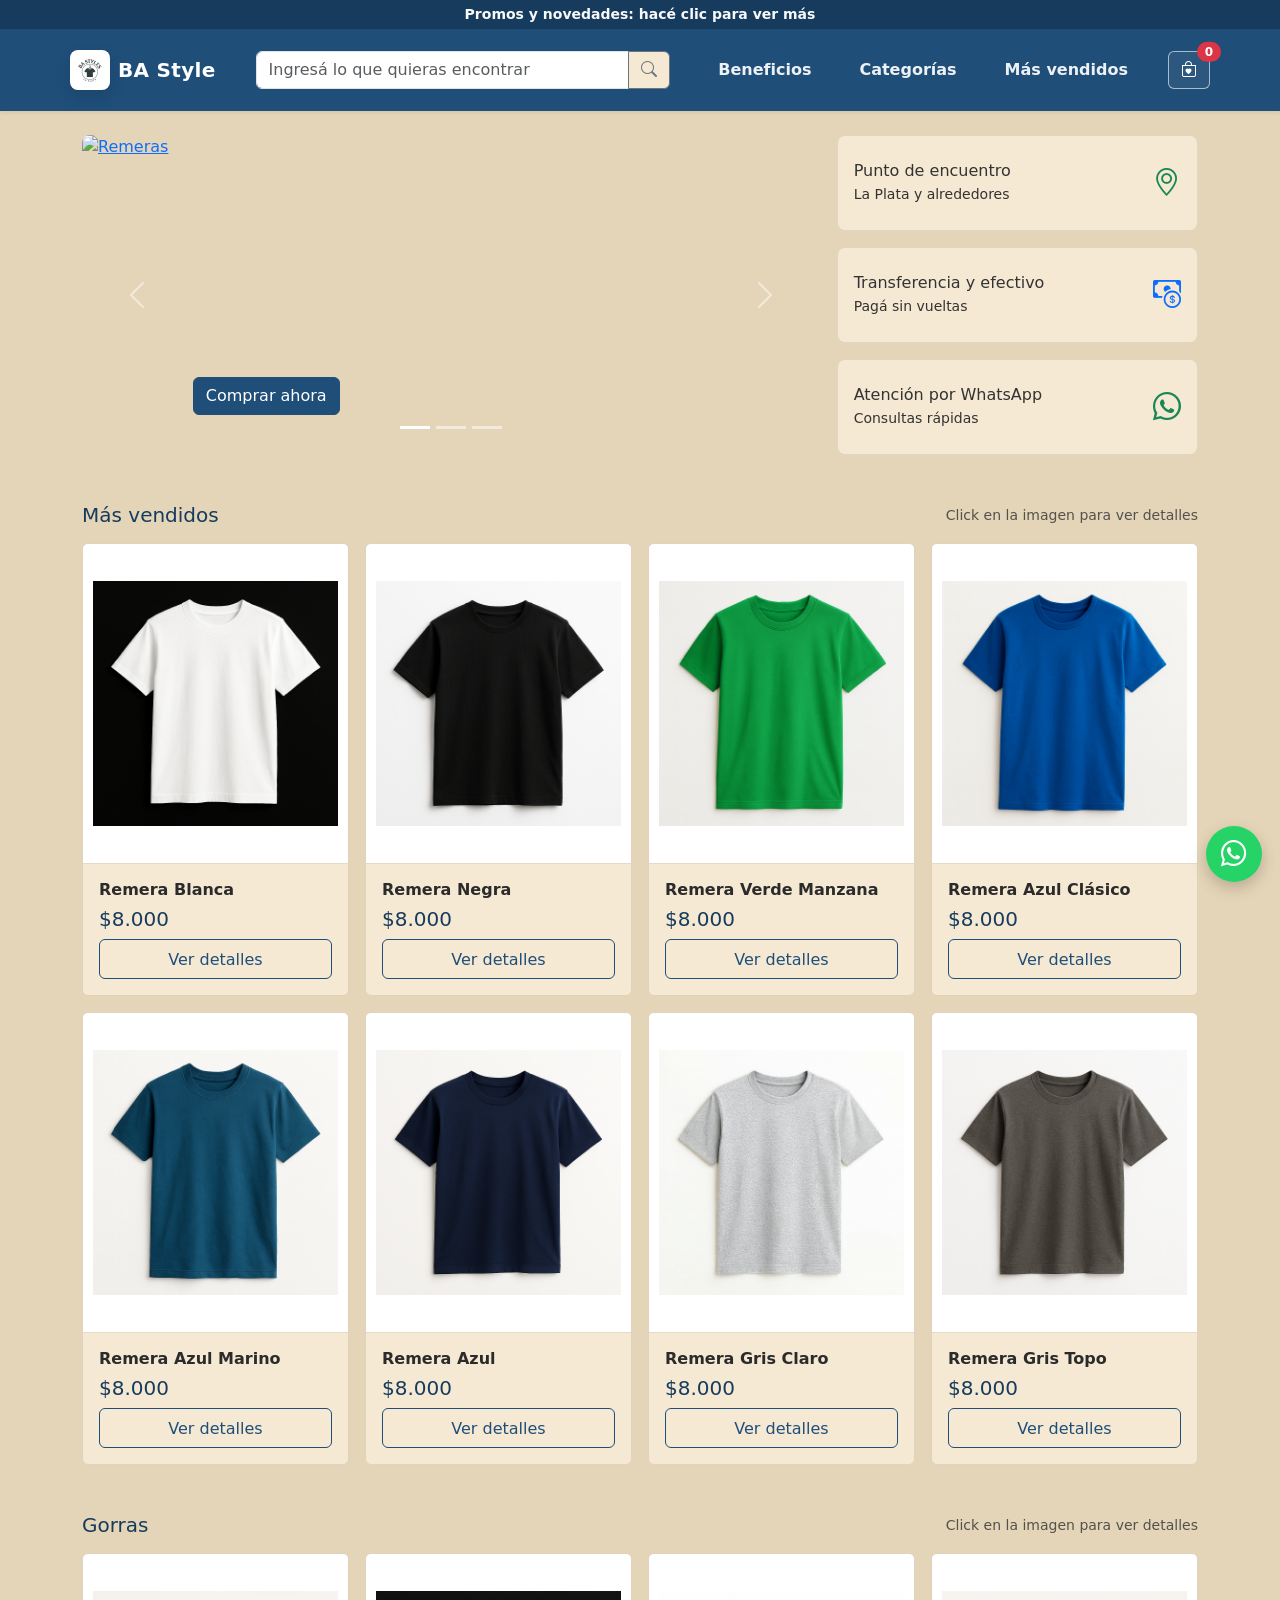
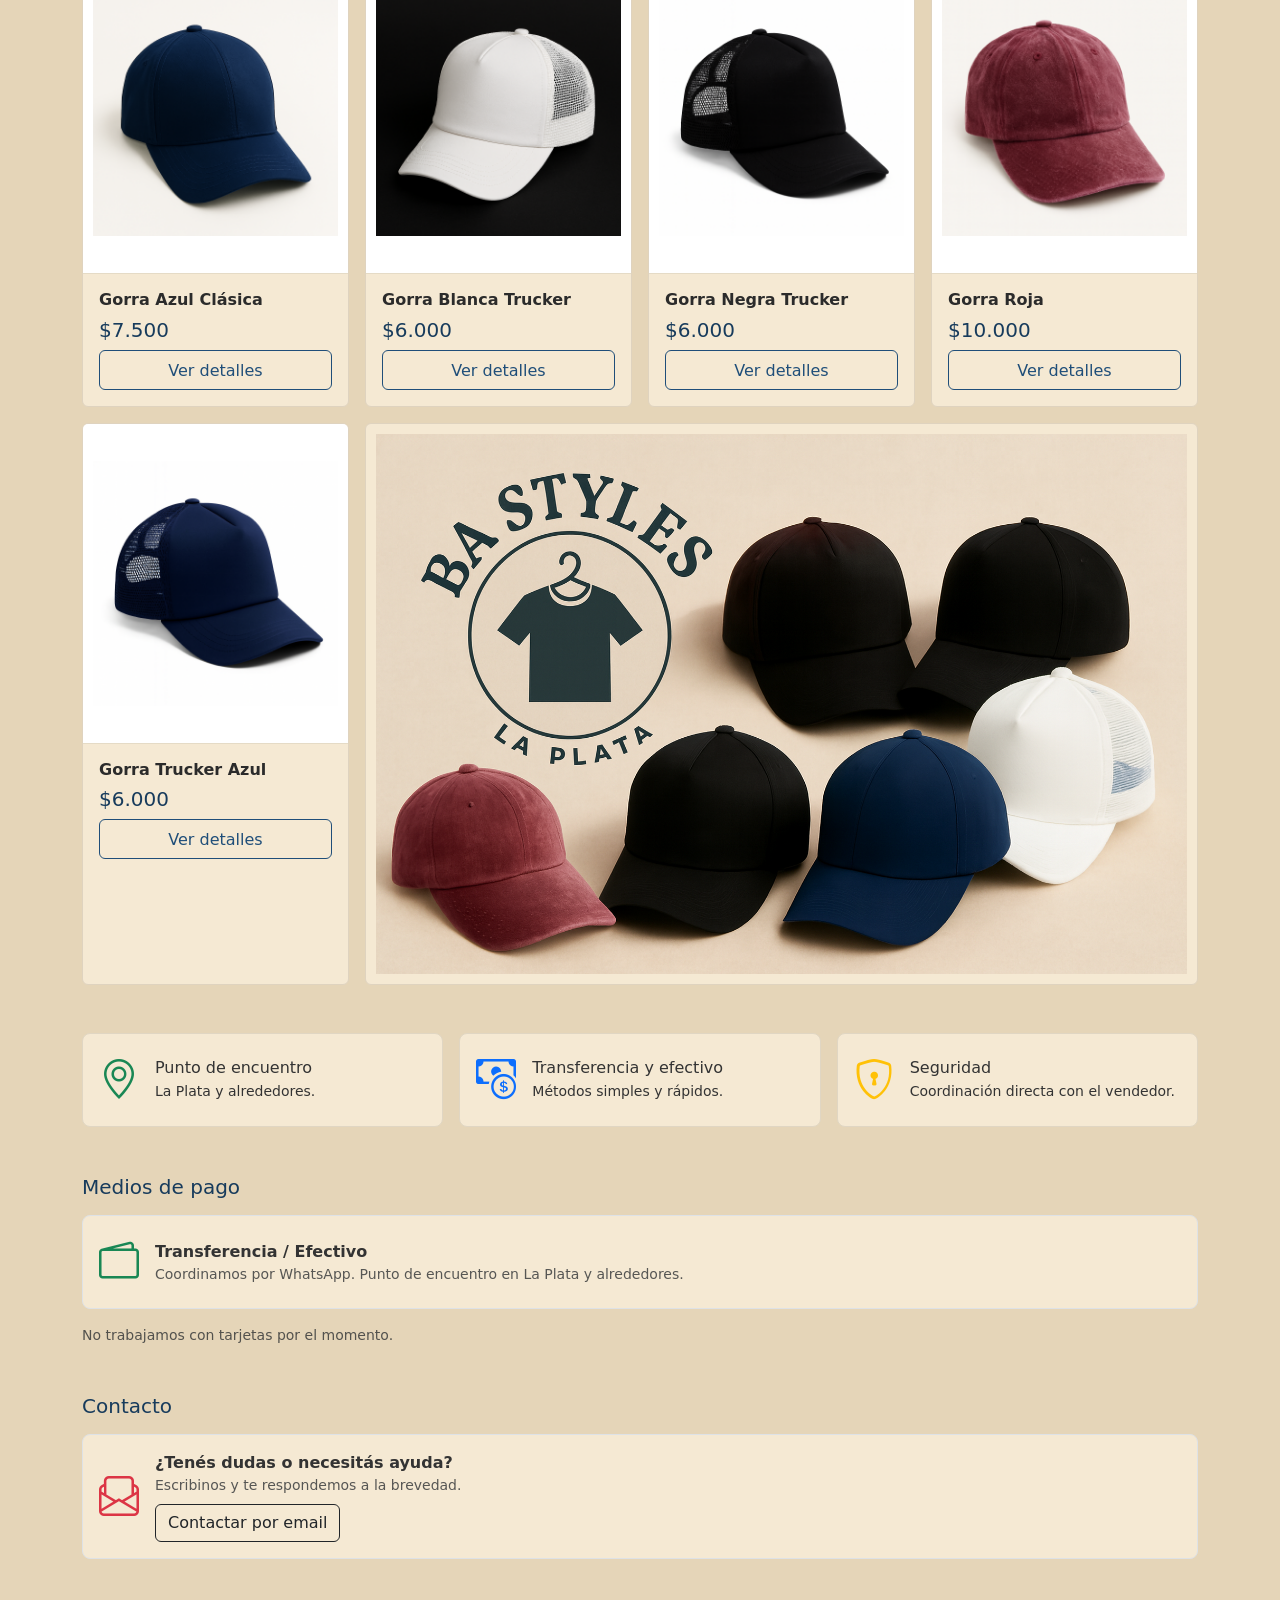
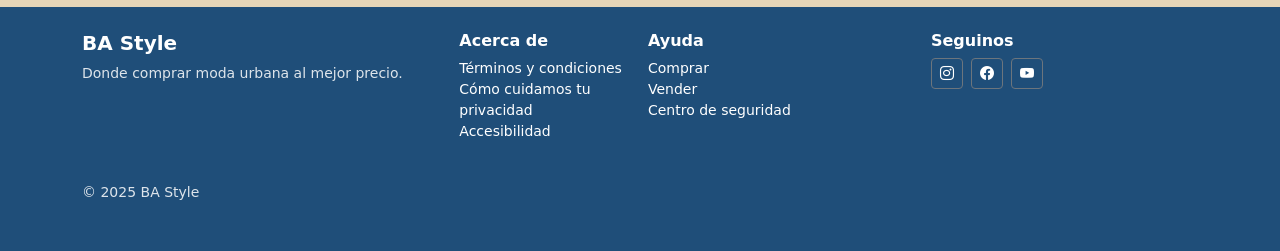
==== index.html @ 4d0682a5 "rastro" ====
<!doctype html>
<html lang="es">
  <head>
    <meta charset="utf-8">
    <meta name="viewport" content="width=device-width, initial-scale=1">
    <title>BA Style - Moda Urbana Argentina | Remeras, Shorts y Pantalones</title>
    <meta name="description" content="BA Style - Tienda de moda urbana en La Plata. Remeras, shorts y pantalones de calidad al mejor precio. Envíos a todo el país. Transferencia y efectivo. Punto de encuentro La Plata y alrededores.">
    <meta name="keywords" content="remeras, shorts, pantalones, moda urbana, La Plata, Argentina, ropa, BA Style, tienda online, moda argentina, ropa urbana">
    <meta name="author" content="BA Style">
    <meta name="robots" content="index, follow">
    <meta name="google-site-verification" content="1XQazBOZbhCC3OC2vjjarOwtsat81" />
    <link rel="canonical" href="https://stylesba.netlify.app/">
    
    <!-- Open Graph / Facebook -->
    <meta property="og:type" content="website">
    <meta property="og:url" content="https://stylesba.netlify.app/">
    <meta property="og:title" content="BA Style - Moda Urbana Argentina | Remeras, Shorts y Pantalones">
    <meta property="og:description" content="Tienda de moda urbana en La Plata. Remeras, shorts y pantalones de calidad al mejor precio. Envíos a todo el país. ¡Conocé nuestras promos!">
    <meta property="og:image" content="https://stylesba.netlify.app/assets/imagenes/BAStyle.png">
    <meta property="og:image:secure_url" content="https://stylesba.netlify.app/assets/imagenes/BAStyle.png">
    <meta property="og:image:type" content="image/png">
    <meta property="og:image:width" content="512">
    <meta property="og:image:height" content="512">
    <meta property="og:image:alt" content="BA Style - Logo de la marca">
    <meta property="og:locale" content="es_AR">
    <meta property="og:site_name" content="BA Style">

    <!-- Twitter -->
    <meta property="twitter:card" content="summary_large_image">
    <meta property="twitter:url" content="https://stylesba.netlify.app/">
    <meta property="twitter:title" content="BA Style - Moda Urbana Argentina | Remeras, Shorts y Pantalones">
    <meta property="twitter:description" content="Tienda de moda urbana en La Plata. Remeras, shorts y pantalones de calidad al mejor precio. Envíos a todo el país.">
    <meta property="twitter:image" content="https://stylesba.netlify.app/assets/imagenes/BAStyle.png">
    <meta property="twitter:image:alt" content="BA Style - Logo de la marca">
    
    <!-- Favicon -->
    <link rel="icon" type="image/png" href="assets/imagenes/BAStyle.png">
    <link rel="shortcut icon" type="image/png" href="assets/imagenes/BAStyle.png">
    <link rel="apple-touch-icon" href="assets/imagenes/BAStyle.png">
    
    <!-- Imagen destacada para buscadores -->
    <link rel="image_src" href="https://stylesba.netlify.app/assets/imagenes/BAStyle.png">
    
    <!-- Schema.org markup para Rich Snippets -->
    <script type="application/ld+json">
    [
      {
        "@context": "https://schema.org",
        "@type": "Organization",
        "name": "BA Style",
        "url": "https://stylesba.netlify.app/",
        "logo": {
          "@type": "ImageObject",
          "url": "https://stylesba.netlify.app/assets/imagenes/BAStyle.png",
          "width": "512",
          "height": "512",
          "contentUrl": "https://stylesba.netlify.app/assets/imagenes/BAStyle.png"
        },
        "image": "https://stylesba.netlify.app/assets/imagenes/BAStyle.png",
        "sameAs": [
          "https://instagram.com/bastyle",
          "https://facebook.com/bastyle"
        ]
      },
      {
        "@context": "https://schema.org",
        "@type": "WebSite",
        "name": "BA Style",
        "url": "https://stylesba.netlify.app/",
        "image": "https://stylesba.netlify.app/assets/imagenes/BAStyle.png",
        "logo": {
          "@type": "ImageObject",
          "url": "https://stylesba.netlify.app/assets/imagenes/BAStyle.png"
        },
        "potentialAction": {
          "@type": "SearchAction",
          "target": "https://stylesba.netlify.app/?search={search_term_string}",
          "query-input": "required name=search_term_string"
        }
      },
      {
        "@context": "https://schema.org",
        "@type": "ClothingStore",
        "name": "BA Style",
        "image": "https://stylesba.netlify.app/assets/imagenes/BAStyle.png",
        "logo": "https://stylesba.netlify.app/assets/imagenes/BAStyle.png",
        "description": "Tienda de moda urbana en La Plata. Remeras, shorts y pantalones de calidad al mejor precio.",
        "url": "https://stylesba.netlify.app/",
        "telephone": "+5491112345678",
        "address": {
          "@type": "PostalAddress",
          "addressLocality": "La Plata",
          "addressRegion": "Buenos Aires",
          "addressCountry": "AR"
        },
        "geo": {
          "@type": "GeoCoordinates",
          "latitude": "-34.9214",
          "longitude": "-57.9544"
        },
        "priceRange": "$$",
        "openingHoursSpecification": {
          "@type": "OpeningHoursSpecification",
          "dayOfWeek": [
            "Monday",
            "Tuesday",
            "Wednesday",
            "Thursday",
            "Friday",
            "Saturday"
          ],
          "opens": "10:00",
          "closes": "20:00"
        }
      },
      {
        "@context": "https://schema.org",
        "@type": "WebPage",
        "name": "BA Style - Moda Urbana Argentina",
        "description": "Tienda de moda urbana en La Plata. Remeras, shorts y pantalones de calidad al mejor precio.",
        "url": "https://stylesba.netlify.app/",
        "image": "https://stylesba.netlify.app/assets/imagenes/BAStyle.png",
        "primaryImageOfPage": {
          "@type": "ImageObject",
          "url": "https://stylesba.netlify.app/assets/imagenes/BAStyle.png",
          "width": "512",
          "height": "512",
          "contentUrl": "https://stylesba.netlify.app/assets/imagenes/BAStyle.png",
          "encodingFormat": "image/png"
        },
        "breadcrumb": {
          "@type": "BreadcrumbList",
          "itemListElement": [{
            "@type": "ListItem",
            "position": 1,
            "name": "Inicio",
            "item": "https://stylesba.netlify.app/"
          }]
        }
      }
    ]
    </script>
    <!-- Bootstrap CSS (provided by user) -->
    <link href="https://cdn.jsdelivr.net/npm/bootstrap@5.3.8/dist/css/bootstrap.min.css" rel="stylesheet" integrity="sha384-sRIl4kxILFvY47J16cr9ZwB07vP4J8+LH7qKQnuqkuIAvNWLzeN8tE5YBujZqJLB" crossorigin="anonymous">
    <!-- App CSS -->
    <link href="assets/css/styles.css" rel="stylesheet">
  </head>
  <body class="bg-light">
    <script>window.HOME_TOP4 = true;</script>

    <!-- Top promo bar (rotator) -->
    <a id="promoBar" href="promos.html" class="d-block text-decoration-none">
      <div class="text-light py-1 small text-center fw-semibold" style="background:#173b5c"><span id="promoText">Promos y novedades: hacé clic para ver más</span></div>
    </a>

    <!-- Header / Navbar -->
    <header class="shadow-sm bg-ml-yellow">
      <nav class="navbar navbar-expand-lg navbar-dark container-lg py-3">
        <a class="navbar-brand d-flex align-items-center gap-2 fw-bold" href="#">
          <img class="logo-badge" src="assets/imagenes/BAStyle.png" width="40" height="40" alt="BA Style">
          <span>BA Style</span>
        </a>
        <button class="navbar-toggler" type="button" data-bs-toggle="collapse" data-bs-target="#navbarSupportedContent" aria-controls="navbarSupportedContent" aria-expanded="false" aria-label="Toggle navigation">
          <span class="navbar-toggler-icon"></span>
        </button>
        <!-- Cart button always visible on mobile -->
        <div class="ms-auto d-lg-none">
          <button class="btn btn-outline-light position-relative" data-bs-toggle="offcanvas" data-bs-target="#offcanvasCart" aria-controls="offcanvasCart">
            <i class="bi bi-bag-heart"></i>
            <span id="cartBadge" class="position-absolute top-0 start-100 translate-middle badge rounded-pill bg-danger">0</span>
          </button>
        </div>
        <div class="collapse navbar-collapse" id="navbarSupportedContent">
          <!-- Search -->
          <form class="d-flex flex-grow-1 mx-lg-4 my-2 my-lg-0" role="search" onsubmit="return false">
            <div class="input-group">
              <input id="searchInput" class="form-control" type="search" placeholder="Ingresá lo que quieras encontrar" aria-label="Buscar">
              <button class="btn btn-outline-secondary bg-white" id="searchBtn" type="button">
                <i class="bi bi-search"></i>
              </button>
            </div>
          </form>

          <ul class="navbar-nav mb-2 mb-lg-0 align-items-lg-center">
            <li class="nav-item mx-lg-3"><a class="nav-link" href="beneficios.html">Beneficios</a></li>
            <li class="nav-item mx-lg-3"><a class="nav-link" href="categorias.html">Categorías</a></li>
            <li class="nav-item mx-lg-3"><a class="nav-link" href="mas-vendidos.html">Más vendidos</a></li>
            <li class="nav-item position-relative ms-lg-3 d-none d-lg-block">
              <button class="btn btn-outline-dark position-relative" data-bs-toggle="offcanvas" data-bs-target="#offcanvasCart" aria-controls="offcanvasCart">
                <i class="bi bi-bag-heart"></i>
                <span class="position-absolute top-0 start-100 translate-middle badge rounded-pill bg-danger cart-badge">0</span>
              </button>
            </li>
          </ul>
        </div>
      </nav>
    </header>

    <!-- Hero / Banner -->
    <section class="container-lg mt-4">
      <div class="row g-3">
        <div class="col-12 col-lg-8">
          <div id="heroCarousel" class="carousel slide hero-carousel rounded-3 overflow-hidden" data-bs-ride="carousel" data-bs-interval="3500">
            <div class="carousel-indicators">
              <button type="button" data-bs-target="#heroCarousel" data-bs-slide-to="0" class="active" aria-current="true" aria-label="Slide 1"></button>
              <button type="button" data-bs-target="#heroCarousel" data-bs-slide-to="1" aria-label="Slide 2"></button>
              <button type="button" data-bs-target="#heroCarousel" data-bs-slide-to="2" aria-label="Slide 3"></button>
            </div>
            <div class="carousel-inner">
              <div class="carousel-item active">
                <a href="catalog.html?cat=remeras"><img src="https://images.unsplash.com/photo-1512436991641-6745cdb1723f?auto=format&fit=crop&w=1600&q=60" class="d-block w-100 object-fit-cover" alt="Remeras"></a>
                <div class="carousel-caption d-none d-md-block text-start"><a class="btn btn-primary" href="catalog.html?cat=remeras">Comprar ahora</a></div>
              </div>
              <div class="carousel-item">
                <a href="catalog.html?cat=shorts"><img src="https://images.unsplash.com/photo-1523381294911-8d3cead13475?auto=format&fit=crop&w=1600&q=60" class="d-block w-100 object-fit-cover" alt="Shorts"></a>
                <div class="carousel-caption d-none d-md-block text-start"><a class="btn btn-primary" href="catalog.html?cat=shorts">Comprar ahora</a></div>
              </div>
              <div class="carousel-item">
                <a href="catalog.html?cat=pantalones"><img src="https://images.unsplash.com/photo-1516826957135-700dedea698c?auto=format&fit=crop&w=1600&q=60" class="d-block w-100 object-fit-cover" alt="Pantalones"></a>
                <div class="carousel-caption d-none d-md-block text-start"><a class="btn btn-primary" href="catalog.html?cat=pantalones">Comprar ahora</a></div>
              </div>
            </div>
            <button class="carousel-control-prev" type="button" data-bs-target="#heroCarousel" data-bs-slide="prev">
              <span class="carousel-control-prev-icon" aria-hidden="true"></span>
              <span class="visually-hidden">Anterior</span>
            </button>
            <button class="carousel-control-next" type="button" data-bs-target="#heroCarousel" data-bs-slide="next">
              <span class="carousel-control-next-icon" aria-hidden="true"></span>
              <span class="visually-hidden">Siguiente</span>
            </button>
          </div>
        </div>
        <div class="col-12 col-lg-4 d-grid gap-3">
          <div class="promo-card rounded-3 p-3 d-flex align-items-center justify-content-between bg-white">
            <div>
              <h3 class="h6 mb-1">Punto de encuentro</h3>
              <p class="small mb-0">La Plata y alrededores</p>
            </div>
            <i class="bi bi-geo-alt fs-3 text-success"></i>
          </div>
          <div class="promo-card rounded-3 p-3 d-flex align-items-center justify-content-between bg-white">
            <div>
              <h3 class="h6 mb-1">Transferencia y efectivo</h3>
              <p class="small mb-0">Pagá sin vueltas</p>
            </div>
            <i class="bi bi-cash-coin fs-3 text-primary"></i>
          </div>
          <div class="promo-card rounded-3 p-3 d-flex align-items-center justify-content-between bg-white">
            <div>
              <h3 class="h6 mb-1">Atención por WhatsApp</h3>
              <p class="small mb-0">Consultas rápidas</p>
            </div>
            <i class="bi bi-whatsapp fs-3 text-success"></i>
          </div>
        </div>
      </div>
    </section>

    <!-- Más vendidos / Productos -->
    <section id="mas-vendidos" class="container-lg mt-5">
      <div class="d-flex align-items-center justify-content-between mb-3">
        <h2 class="h5 mb-0">Más vendidos</h2>
        <div class="small text-muted">Click en la imagen para ver detalles</div>
      </div>
      <div id="productsGrid" class="row g-3 row-cols-2 row-cols-md-3 row-cols-lg-4">
        <!-- Cards generadas por JS -->
      </div>
      <div id="verMasRemeras" class="text-center mt-3 d-md-none" style="display: none;">
        <button class="btn btn-outline-primary" id="btnVerMasRemeras">Ver más remeras</button>
      </div>
    </section>

    <!-- Gorras -->
    <section id="gorras" class="container-lg mt-5">
      <div class="d-flex align-items-center justify-content-between mb-3">
        <h2 class="h5 mb-0">Gorras</h2>
        <div class="small text-muted">Click en la imagen para ver detalles</div>
      </div>
      <div id="gorrasGrid" class="row g-3 row-cols-2 row-cols-md-3 row-cols-lg-4">
        <!-- Cards generadas por JS -->
      </div>
    </section>

    <!-- Beneficios -->
    <section id="benefits" class="container-lg my-5">
      <div class="row g-3">
        <div class="col-12 col-md-4">
          <div class="benefit-box p-3 rounded-3 bg-white d-flex align-items-center gap-3">
            <i class="bi bi-geo-alt fs-1 text-success"></i>
            <div>
              <h3 class="h6 mb-1">Punto de encuentro</h3>
              <p class="small mb-0">La Plata y alrededores.</p>
            </div>
          </div>
        </div>
        <div class="col-12 col-md-4">
          <div class="benefit-box p-3 rounded-3 bg-white d-flex align-items-center gap-3">
            <i class="bi bi-cash-coin fs-1 text-primary"></i>
            <div>
              <h3 class="h6 mb-1">Transferencia y efectivo</h3>
              <p class="small mb-0">Métodos simples y rápidos.</p>
            </div>
          </div>
        </div>
        <div class="col-12 col-md-4">
          <div class="benefit-box p-3 rounded-3 bg-white d-flex align-items-center gap-3">
            <i class="bi bi-shield-lock fs-1 text-warning"></i>
            <div>
              <h3 class="h6 mb-1">Seguridad</h3>
              <p class="small mb-0">Coordinación directa con el vendedor.</p>
            </div>
          </div>
        </div>
      </div>
    </section>

    

    <!-- Medios de pago -->
    <section id="pagos" class="container-lg my-5">
      <div class="d-flex align-items-center justify-content-between mb-3">
        <h2 class="h5 mb-0">Medios de pago</h2>
      </div>
      <div class="row g-3">
        <div class="col-12">
          <div class="p-3 rounded-3 bg-white border h-100 d-flex align-items-center gap-3">
            <i class="bi bi-wallet2 fs-1 text-success"></i>
            <div>
              <div class="fw-semibold">Transferencia / Efectivo</div>
              <div class="small text-muted">Coordinamos por WhatsApp. Punto de encuentro en La Plata y alrededores.</div>
            </div>
          </div>
        </div>
      </div>
      <div class="mt-3 small text-muted">No trabajamos con tarjetas por el momento.</div>
    </section>

    <!-- Contacto -->
    <section id="contacto" class="container-lg my-5">
      <div class="d-flex align-items-center justify-content-between mb-3">
        <h2 class="h5 mb-0">Contacto</h2>
      </div>
      <div class="p-3 rounded-3 bg-white border d-flex flex-column flex-md-row align-items-start align-items-md-center gap-3">
        <i class="bi bi-envelope-paper fs-1 text-danger"></i>
        <div>
          <div class="fw-semibold">¿Tenés dudas o necesitás ayuda?</div>
          <div class="small text-muted">Escribinos y te respondemos a la brevedad.</div>
          <a class="btn btn-outline-dark mt-2" href="mailto:ventasUrban@proton.me?subject=Consulta%20BA%20Style">Contactar por email</a>
        </div>
      </div>
    </section>

    <!-- Footer -->
    <footer class="site-footer mt-5 pt-4 pb-5">
      <div class="container-lg">
        <div class="row g-3">
          <div class="col-12 col-md-4">
            <h5 class="mb-2">BA Style</h5>
            <p class="small text-muted">Donde comprar moda urbana al mejor precio.</p>
          </div>
          <div class="col-6 col-md-2">
            <h6 class="mb-2">Acerca de</h6>
            <ul class="list-unstyled small">
              <li><a href="#" class="text-decoration-none">Términos y condiciones</a></li>
              <li><a href="#" class="text-decoration-none">Cómo cuidamos tu privacidad</a></li>
              <li><a href="#" class="text-decoration-none">Accesibilidad</a></li>
            </ul>
          </div>
          <div class="col-6 col-md-3">
            <h6 class="mb-2">Ayuda</h6>
            <ul class="list-unstyled small">
              <li><a href="#" class="text-decoration-none">Comprar</a></li>
              <li><a href="#" class="text-decoration-none">Vender</a></li>
              <li><a href="#" class="text-decoration-none">Centro de seguridad</a></li>
            </ul>
          </div>
          <div class="col-12 col-md-3">
            <h6 class="mb-2">Seguinos</h6>
            <div class="d-flex gap-2">
              <a class="btn btn-outline-secondary btn-sm" href="#"><i class="bi bi-instagram"></i></a>
              <a class="btn btn-outline-secondary btn-sm" href="#"><i class="bi bi-facebook"></i></a>
              <a class="btn btn-outline-secondary btn-sm" href="#"><i class="bi bi-youtube"></i></a>
            </div>
          </div>
        </div>
        <div class="small text-muted mt-4">© 2025 BA Style</div>
      </div>
    </footer>

    <!-- WhatsApp Floating Button -->
    <a id="whatsappBtn" href="https://wa.me/5491112345678?text=Hola%20BA%20Style%2C%20quiero%20hacer%20una%20consulta" target="_blank" rel="noopener" class="whatsapp-fab" aria-label="WhatsApp">
      <i class="bi bi-whatsapp"></i>
    </a>

    <!-- Product Detail Modal -->
    <div class="modal fade" id="productModal" tabindex="-1" aria-hidden="true">
      <div class="modal-dialog modal-xl modal-dialog-centered">
        <div class="modal-content">
          <div class="modal-header">
            <h5 class="modal-title" id="productModalLabel">Detalle del producto</h5>
            <button type="button" class="btn-close" data-bs-dismiss="modal" aria-label="Close"></button>
          </div>
          <div class="modal-body">
            <div class="row g-4 align-items-start">
              <div class="col-12 col-lg-6">
                <img id="modalImage" src="" class="w-100 rounded-3 object-fit-cover" alt="Producto">
              </div>
              <div class="col-12 col-lg-6">
                <h2 id="modalTitle" class="h4"></h2>
                <div class="d-flex align-items-center gap-2 mb-2">
                  <span class="badge bg-dark">Punto de encuentro</span>
                  <span class="small text-muted">La Plata y alrededores</span>
                </div>
                <p id="modalDescription" class="text-muted"></p>
                <div class="mb-3">
                  <label for="modalSize" class="form-label">Talla</label>
                  <div id="modalSizes" class="d-flex gap-2 flex-wrap"></div>
                </div>
                <div class="mb-3 d-flex align-items-center gap-3">
                  <div>
                    <div class="small text-muted">Precio</div>
                    <div class="h4 mb-0">$<span id="modalPrice">0</span></div>
                    <div id="modalDiscount" class="small text-success mt-1" style="display:none;"></div>
                  </div>
                  <div class="ms-auto d-flex align-items-center gap-2">
                    <button class="btn btn-outline-secondary" id="qtyMinus" type="button" aria-label="Restar">-</button>
                    <input id="qtyInput" class="form-control text-center" style="width:80px" type="number" min="1" value="1">
                    <button class="btn btn-outline-secondary" id="qtyPlus" type="button" aria-label="Sumar">+</button>
                  </div>
                </div>
                <div class="d-grid d-sm-flex gap-2">
                  <button id="addToCartBtn" class="btn btn-primary flex-grow-1"><i class="bi bi-cart-plus"></i> Agregar al carrito</button>
                  <button class="btn btn-outline-secondary" data-bs-dismiss="modal">Seguir viendo</button>
                </div>
              </div>
            </div>
          </div>
        </div>
      </div>
    </div>

    <!-- Offcanvas Cart -->
    <div class="offcanvas offcanvas-end" tabindex="-1" id="offcanvasCart" aria-labelledby="offcanvasCartLabel">
      <div class="offcanvas-header">
        <h5 id="offcanvasCartLabel" class="mb-0">Tu carrito</h5>
        <button type="button" class="btn-close" data-bs-dismiss="offcanvas" aria-label="Close"></button>
      </div>
      <div class="offcanvas-body d-flex flex-column">
        <div id="cartItems" class="vstack gap-2 mb-3">
          <!-- Items -->
        </div>
        <div class="mt-auto border-top pt-3">
          <div class="d-flex justify-content-between align-items-center mb-2">
            <span class="fw-semibold">Total</span>
            <span class="fw-bold">$<span id="cartTotal">0</span></span>
          </div>
          <button class="btn btn-success w-100" id="checkoutBtn">Finalizar compra</button>
        </div>
      </div>
    </div>

    <!-- Bootstrap Icons -->
    <link rel="stylesheet" href="https://cdn.jsdelivr.net/npm/bootstrap-icons@1.11.3/font/bootstrap-icons.css">
    <!-- Bootstrap JS Bundle (sin integrity para evitar bloqueos por SRI incorrecto) -->
    <script src="https://cdn.jsdelivr.net/npm/bootstrap@5.3.8/dist/js/bootstrap.bundle.min.js"></script>
    <!-- SweetAlert2 -->
    <script src="https://cdn.jsdelivr.net/npm/sweetalert2@11"></script>
    <!-- App JS -->
    <script src="assets/js/app.js"></script>
    <script>
      // Promo rotator & scroll to top
      const promos = [
        '1 unidad: 0% · 2 unidades: 6,25% OFF · 3 unidades: 12,5% OFF',
        'Punto de encuentro: La Plata y alrededores',
        'Transferencia/Efectivo · Consultas por WhatsApp'
      ];
      let pi = 0;
      setInterval(()=>{
        pi = (pi+1)%promos.length;
        document.getElementById('promoText').textContent = promos[pi];
      }, 3500);

      // Scroll-to-top button
      const topBtn = document.createElement('button');
      topBtn.className = 'btn btn-primary position-fixed';
      topBtn.style.right = '18px';
      topBtn.style.bottom = '86px';
      topBtn.style.zIndex = '1040';
      topBtn.innerHTML = '<i class="bi bi-arrow-up"></i>';
      topBtn.title = 'Subir';
      topBtn.onclick = ()=>window.scrollTo({top:0,behavior:'smooth'});
      document.body.appendChild(topBtn);
      window.addEventListener('scroll', ()=>{ topBtn.style.display = window.scrollY>400 ? 'block':'none'; });
    </script>
    
  </body>
  </html>
---- assets/css/styles.css ----
/* BA Style customizations */

:root {
  --brand-blue: #1f4e79; /* azul elegante */
  --brand-blue-dark: #173b5c;
  --ml-gray: #ededed;
  --cardboard: #e5d5b8; /* cartón claro más cálido */
  --paper: #f5e9d3; /* papel reciclado */
  --ink: #2b2b2b;
}

.bg-ml-yellow { background-color: var(--brand-blue); }

body { color: #333; background: var(--cardboard); }
body.bg-light { background: var(--cardboard) !important; }
body { overflow-x: hidden; }

.hero-banner { height: 260px; background: #000; }
.hero-carousel { height: 260px; }
.hero-carousel .carousel-item { height: 260px; }
.hero-carousel img { height: 100%; }
.object-fit-cover { object-fit: cover; }
.bg-gradient-dark { background: linear-gradient(180deg, rgba(0,0,0,0) 20%, rgba(0,0,0,.6) 100%); }

.promo-card { border: 1px solid #e0d6c3; background: var(--paper) !important; }
.benefit-box { border: 1px solid #e0d6c3; background: var(--paper) !important; }
.bg-white { background: var(--paper) !important; }

/* Category tiles */
.cat-tile { position: relative; display: block; border-radius: .75rem; overflow: hidden; border: 1px solid var(--ml-gray); background: var(--paper); min-height: 200px; }
.cat-tile img { width: 100%; height: 200px; object-fit: contain; display: block; padding: 15px; background: #fff; }
.cat-tile span { position: absolute; left: .75rem; bottom: .75rem; background: rgba(0,0,0,.75); color: #fff; padding: .4rem .75rem; border-radius: .5rem; font-size: .95rem; font-weight: 600; }
.cat-tile:hover { transform: translateY(-2px); box-shadow: 0 4px 12px rgba(0,0,0,.15); transition: transform .2s ease, box-shadow .2s ease; }

/* Cards */
.product-card { border: 1px solid #dfd3bf; background: var(--paper); transition: transform .15s ease, box-shadow .2s ease; }
.product-card:hover { box-shadow: 0 8px 20px rgba(23,59,92,.12); transform: translateY(-2px); }
.product-thumb { height: 280px; object-fit: contain; cursor: pointer; border-bottom: 1px solid #e5dbc6; background-color: #fff; padding: 10px; }
.product-card .card-body { padding: 1rem; min-height: 120px; display: flex; flex-direction: column; }
.product-card .card-body .mt-auto { margin-top: auto; padding-top: 0.5rem; }
.card-title { color: var(--ink); font-weight: 700; }
.h5, .card .h5 { color: var(--brand-blue-dark); }

/* Buttons brand */
.btn-primary { background-color: var(--brand-blue); border-color: var(--brand-blue); }
.btn-primary:hover { background-color: var(--brand-blue-dark); border-color: var(--brand-blue-dark); }
.btn-outline-primary { color: var(--brand-blue); border-color: var(--brand-blue); }
.btn-outline-primary:hover { background-color: var(--brand-blue); color: #fff; }

/* Offcanvas cart */
.cart-thumb { width: 64px; height: 64px; object-fit: cover; border-radius: .5rem; }
.offcanvas, .offcanvas .offcanvas-body { background: var(--paper); }
.offcanvas-header { background: #e8dcc6; border-bottom: 1px solid #e0d6c3; }
.modal-content { background: var(--paper); }
.cart-summary { background: #efe4cf; border: 1px dashed #d7c7a8; color: #5c4a2e; border-radius: .5rem; padding: .5rem .75rem; }
.discount-pill { display:inline-block; background:#d8c7a6; color:#3d2f1a; padding:.1rem .5rem; border-radius:999px; font-weight:700; }

/* Footer */
.site-footer { background: #1f4e79; color: #fff; }
.site-footer h5, .site-footer h6 { color: #fff; font-weight: 800; }
.site-footer .text-muted { color: rgba(255,255,255,.85) !important; }
.site-footer a { color: #fff; text-decoration: none; }
.site-footer a:hover { text-decoration: underline; }

/* WhatsApp floating button */
.whatsapp-fab { position: fixed; right: 18px; bottom: 18px; width: 56px; height: 56px; border-radius: 50%; background: #25D366; color: #fff; display: inline-flex; align-items: center; justify-content: center; font-size: 1.6rem; box-shadow: 0 6px 16px rgba(0,0,0,.2); z-index: 1040; text-decoration: none; }
.whatsapp-fab:hover { color: #fff; filter: brightness(0.95); }

/* Utilities */
.badge { font-weight: 600; }
.btn.active { background-color: #212529; color: #fff; }

/* Header branding */
.logo-badge { background: #fff; border-radius: .5rem; padding: .25rem; box-shadow: 0 6px 16px rgba(0,0,0,.12); }
.navbar-dark .navbar-brand span { color: #fff; font-weight: 800; letter-spacing: .3px; }
.navbar-dark .nav-link { color: rgba(255,255,255,.92); font-weight: 600; }
.navbar-dark .nav-link:hover { color: #fff; }
/* Carrito en blanco dentro del header */
.navbar-dark .btn-outline-light i,
.navbar-dark .btn-outline-dark i { color: #fff; }
.navbar-dark .btn-outline-dark { border-color: rgba(255,255,255,.6); color: #fff; background: rgba(255,255,255,.06); }
.navbar-dark .btn-outline-dark:hover { background: rgba(255,255,255,.12); }

@media (min-width: 992px) {
  .hero-banner { height: 320px; }
  .hero-carousel { height: 320px; }
  .hero-carousel .carousel-item { height: 320px; }
  .product-thumb { height: 320px; }
}

/* Mobile-first optimizations */
@media (max-width: 575.98px) {
  .navbar .navbar-brand span { font-size: 1.05rem; }
  .navbar .logo-badge { width: 34px; height: 34px; }
  .hero-carousel { height: 190px; }
  .hero-carousel .carousel-item { height: 190px; }
  .carousel-caption { padding-bottom: .75rem; }
  .carousel-caption .btn { padding: .35rem .6rem; font-size: .85rem; }
  .cat-tile img { height: 120px; }
  .product-thumb { height: 240px; }
  .offcanvas-end { width: 100% !important; }
  .site-footer { padding-left: 1rem; padding-right: 1rem; }
  .navbar .btn-outline-light { border-color: rgba(255,255,255,.6); color: #fff; background: rgba(255,255,255,.06); }
  .navbar .btn-outline-light:hover { background: rgba(255,255,255,.12); }
  .navbar .btn-outline-light .badge { font-size: .65rem; }
  /* Ajuste para el carrito en móvil */
  .navbar .ms-auto.d-lg-none {
    margin-right: 10px;
  }
  /* Prevenir scroll horizontal */
  .container-lg {
    max-width: 100%;
    padding-left: 15px;
    padding-right: 15px;
  }
  body {
    overflow-x: hidden;
  }
}

@media (min-width: 576px) and (max-width: 991.98px) {
  .hero-carousel { height: 240px; }
  .hero-carousel .carousel-item { height: 240px; }
  .product-thumb { height: 280px; }
}
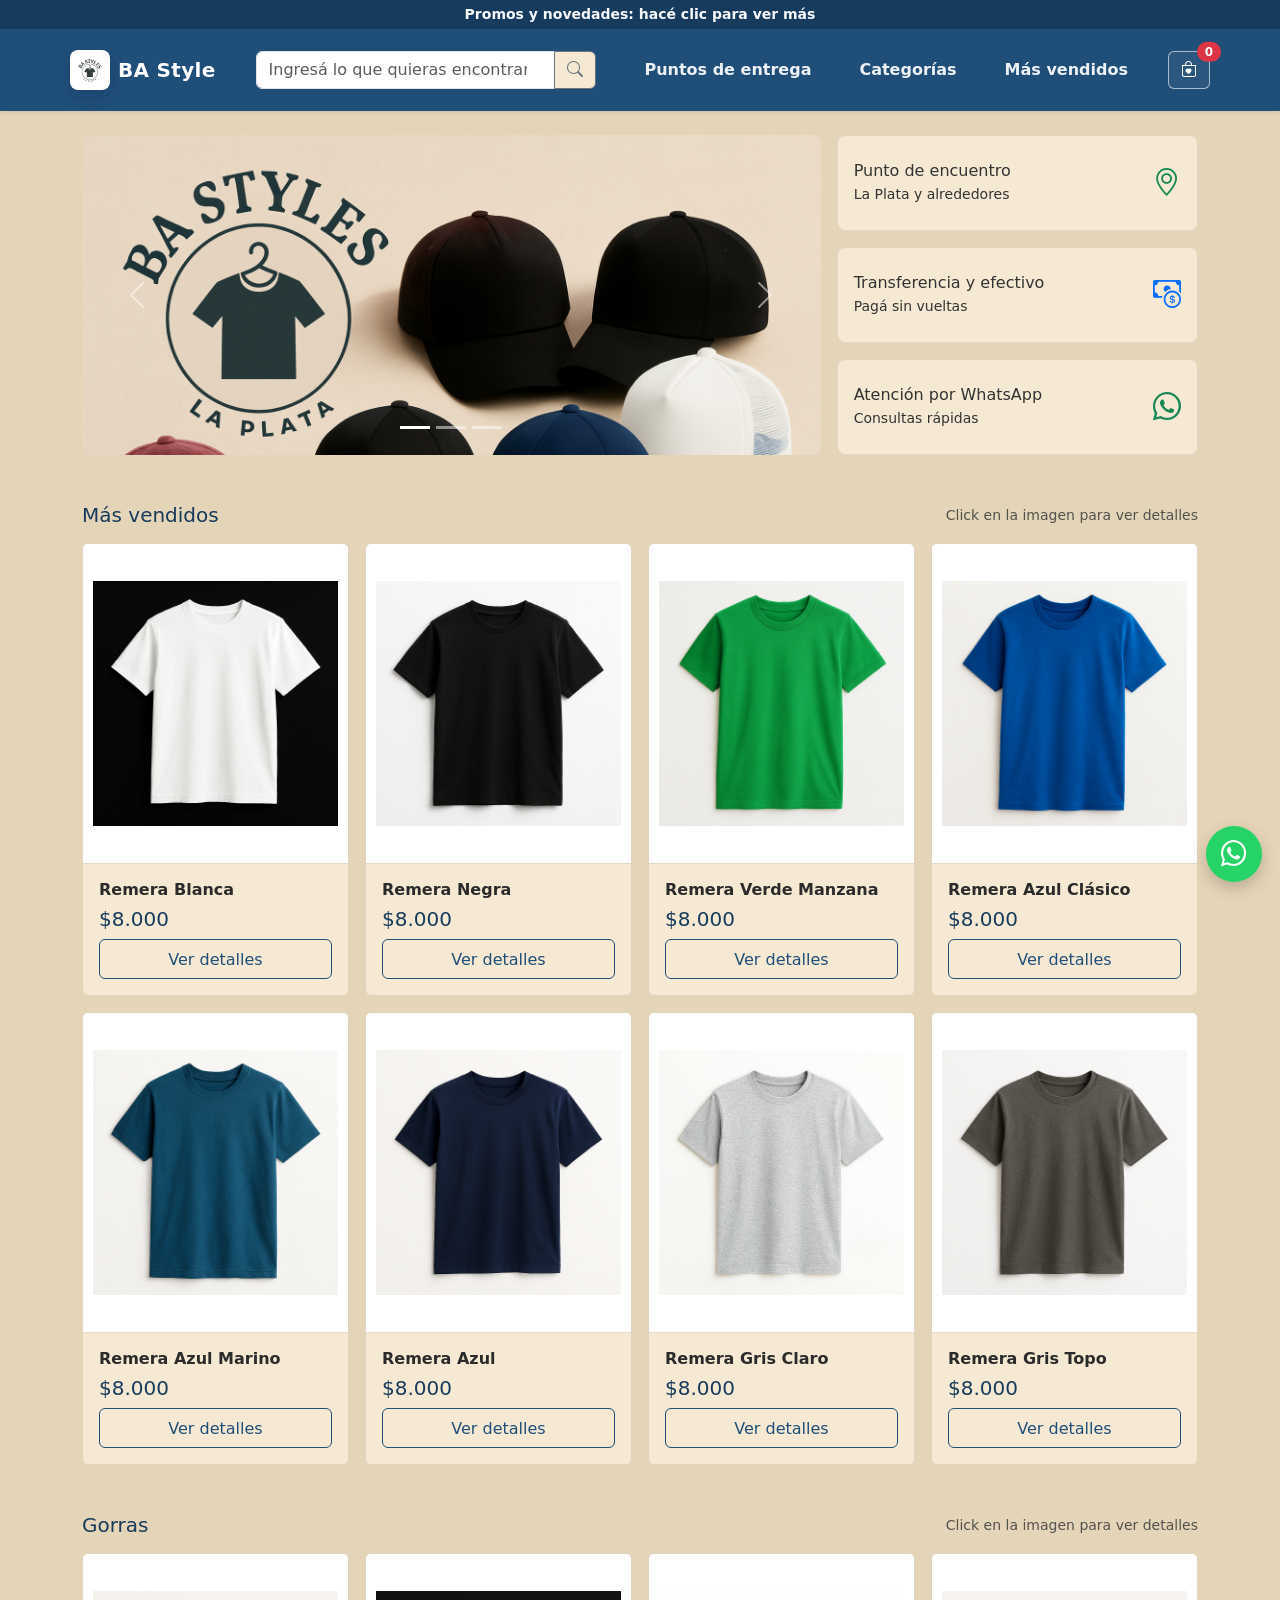
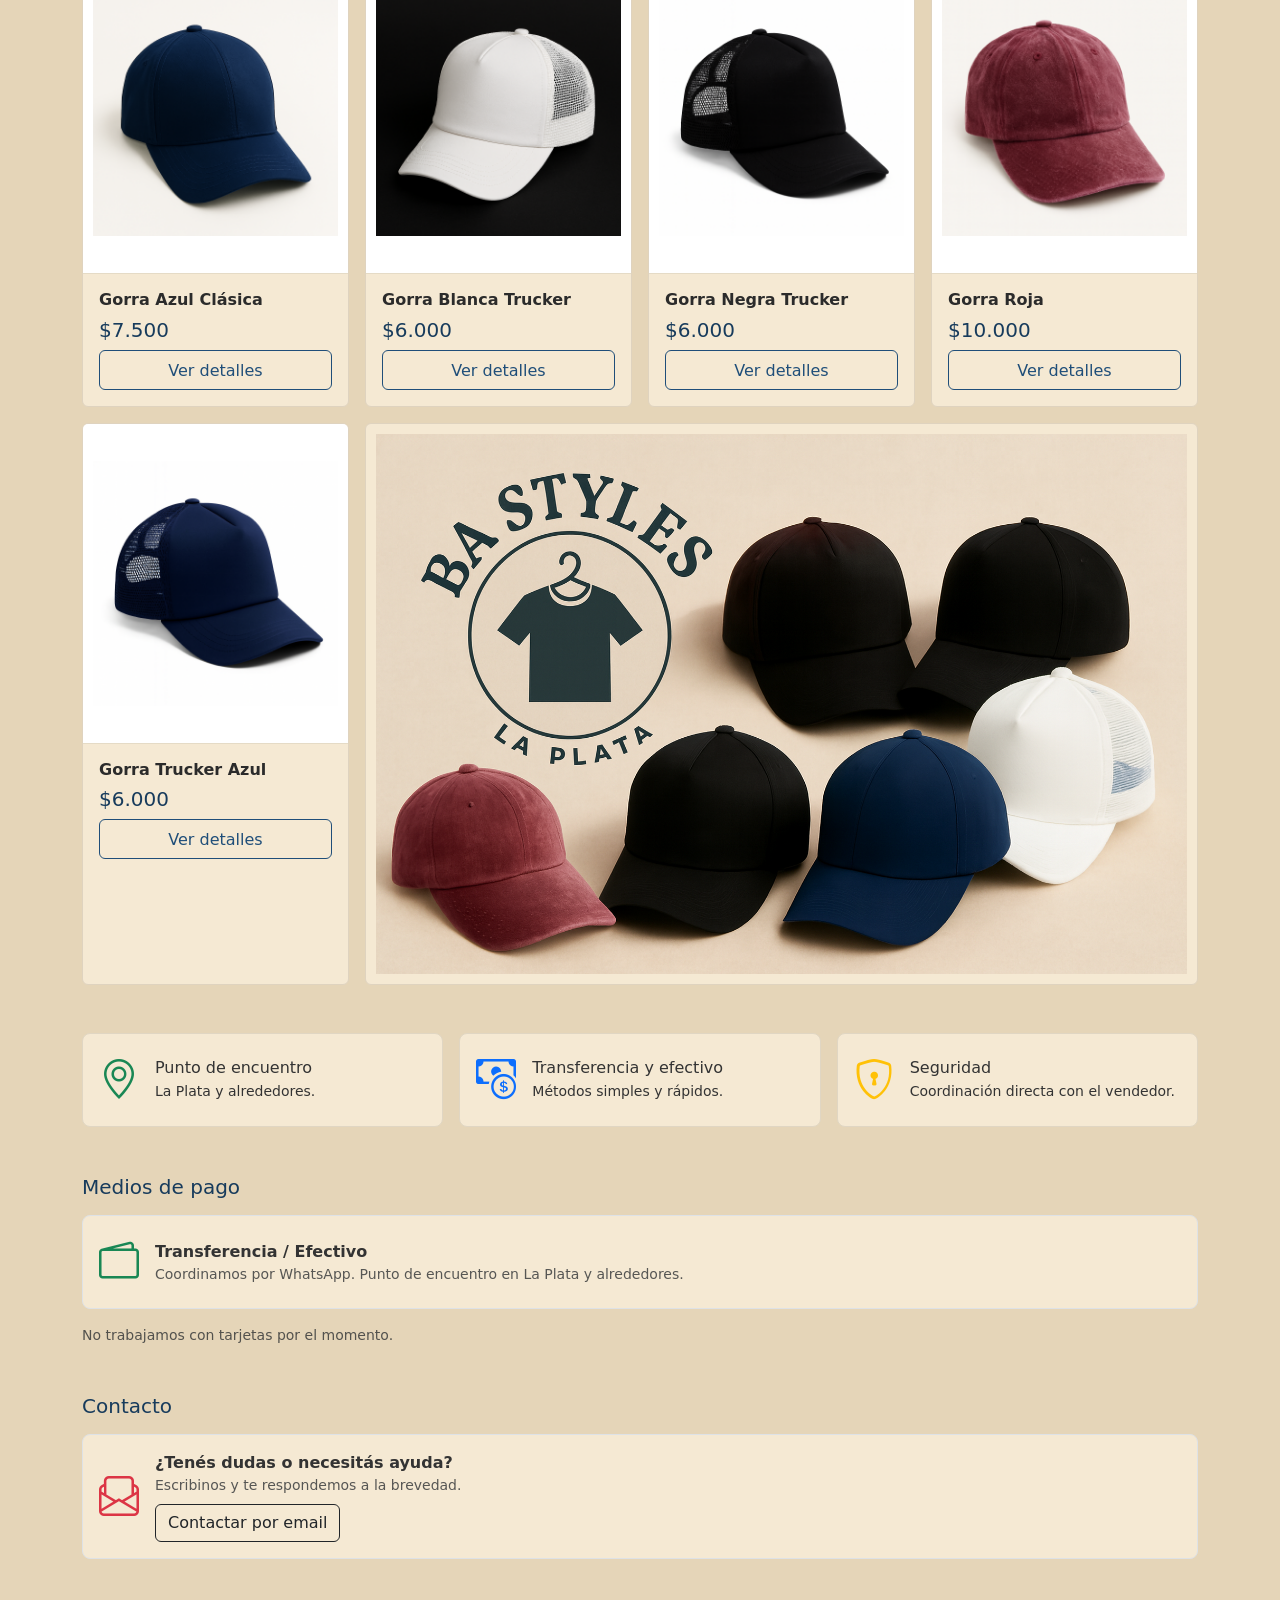
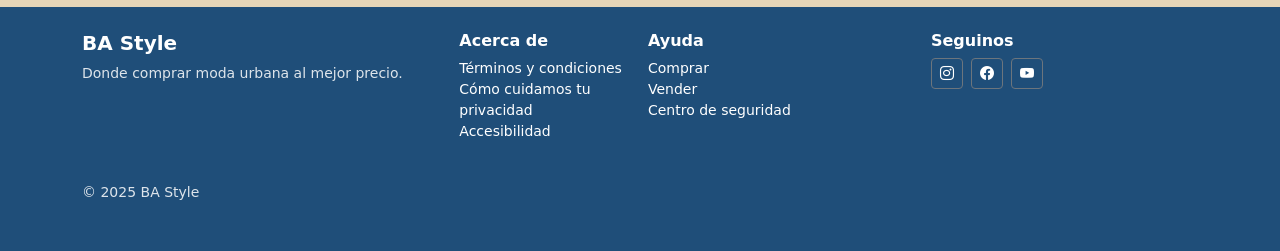
==== commit 0a8f5eea: "final" ====
--- a/index.html
+++ b/index.html
@@ -34,9 +34,9 @@
     <meta property="twitter:image:alt" content="BA Style - Logo de la marca">
     
     <!-- Favicon -->
-    <link rel="icon" type="image/png" href="assets/imagenes/BAStyle.png">
-    <link rel="shortcut icon" type="image/png" href="assets/imagenes/BAStyle.png">
-    <link rel="apple-touch-icon" href="assets/imagenes/BAStyle.png">
+    <link rel="icon" href="/assets/imagenes/BAStyle.ico" type="image/x-icon">
+    <link rel="shortcut icon" href="/assets/imagenes/BAStyle.ico" type="image/x-icon">
+    <link rel="apple-touch-icon" href="/assets/imagenes/BAStyle.png">
     
     <!-- Imagen destacada para buscadores -->
     <link rel="image_src" href="https://stylesba.netlify.app/assets/imagenes/BAStyle.png">
@@ -182,7 +182,7 @@
           </form>
 
           <ul class="navbar-nav mb-2 mb-lg-0 align-items-lg-center">
-            <li class="nav-item mx-lg-3"><a class="nav-link" href="beneficios.html">Beneficios</a></li>
+            <li class="nav-item mx-lg-3"><a class="nav-link" href="beneficios.html">Puntos de entrega</a></li>
             <li class="nav-item mx-lg-3"><a class="nav-link" href="categorias.html">Categorías</a></li>
             <li class="nav-item mx-lg-3"><a class="nav-link" href="mas-vendidos.html">Más vendidos</a></li>
             <li class="nav-item position-relative ms-lg-3 d-none d-lg-block">
@@ -208,7 +208,7 @@
             </div>
             <div class="carousel-inner">
               <div class="carousel-item active">
-                <a href="catalog.html?cat=remeras"><img src="https://images.unsplash.com/photo-1512436991641-6745cdb1723f?auto=format&fit=crop&w=1600&q=60" class="d-block w-100 object-fit-cover" alt="Remeras"></a>
+                <a href="catalog.html?cat=remeras"><img src="/assets/imagenes/gorras juntas.png" class="d-block w-100" alt="Remeras"></a>
                 <div class="carousel-caption d-none d-md-block text-start"><a class="btn btn-primary" href="catalog.html?cat=remeras">Comprar ahora</a></div>
               </div>
               <div class="carousel-item">
@@ -216,8 +216,8 @@
                 <div class="carousel-caption d-none d-md-block text-start"><a class="btn btn-primary" href="catalog.html?cat=shorts">Comprar ahora</a></div>
               </div>
               <div class="carousel-item">
-                <a href="catalog.html?cat=pantalones"><img src="https://images.unsplash.com/photo-1516826957135-700dedea698c?auto=format&fit=crop&w=1600&q=60" class="d-block w-100 object-fit-cover" alt="Pantalones"></a>
-                <div class="carousel-caption d-none d-md-block text-start"><a class="btn btn-primary" href="catalog.html?cat=pantalones">Comprar ahora</a></div>
+                <a href="catalog.html"><img src="assets/imagenes/portada facebook.png" class="d-block w-100 object-fit-cover" alt="BA Style"></a>
+                <div class="carousel-caption d-none d-md-block text-start"><a class="btn btn-primary" href="catalog.html">Ver catálogo</a></div>
               </div>
             </div>
             <button class="carousel-control-prev" type="button" data-bs-target="#heroCarousel" data-bs-slide="prev">
--- a/assets/css/styles.css
+++ b/assets/css/styles.css
@@ -16,9 +16,19 @@
 body { overflow-x: hidden; }
 
 .hero-banner { height: 260px; background: #000; }
-.hero-carousel { height: 260px; }
-.hero-carousel .carousel-item { height: 260px; }
-.hero-carousel img { height: 100%; }
+/* Carrusel principal: mostrar las imágenes completas sin cortarlas */
+.hero-carousel {
+  height: 260px;
+}
+.hero-carousel .carousel-item {
+  height: 100%;
+}
+.hero-carousel img {
+  width: 100%;
+  height: 100%;
+  object-fit: contain; /* muestra la imagen completa, aunque deje bordes arriba/abajo */
+  background-color: #f5e9d3; /* mismo tono del fondo para que se integre bien */
+}
 .object-fit-cover { object-fit: cover; }
 .bg-gradient-dark { background: linear-gradient(180deg, rgba(0,0,0,0) 20%, rgba(0,0,0,.6) 100%); }
 
@@ -65,6 +75,121 @@
 /* WhatsApp floating button */
 .whatsapp-fab { position: fixed; right: 18px; bottom: 18px; width: 56px; height: 56px; border-radius: 50%; background: #25D366; color: #fff; display: inline-flex; align-items: center; justify-content: center; font-size: 1.6rem; box-shadow: 0 6px 16px rgba(0,0,0,.2); z-index: 1040; text-decoration: none; }
 .whatsapp-fab:hover { color: #fff; filter: brightness(0.95); }
+
+/* Puntos de entrega */
+.delivery-section {
+  background: rgba(245, 233, 211, 0.7);
+  border-radius: 1rem;
+  padding: 1.5rem 1.75rem;
+}
+.delivery-card {
+  background: var(--paper);
+  border-radius: 1rem;
+  border: 1px solid #e0d6c3;
+  padding: 1.25rem 1.5rem;
+  box-shadow: 0 6px 18px rgba(0,0,0,.06);
+}
+.delivery-icon-circle {
+  width: 44px;
+  height: 44px;
+  border-radius: 999px;
+  background: var(--brand-blue);
+  color: #fff;
+  display: inline-flex;
+  align-items: center;
+  justify-content: center;
+  font-size: 1.4rem;
+  box-shadow: 0 6px 14px rgba(23,59,92,.35);
+}
+.delivery-list {
+  border-radius: 1rem;
+  overflow: hidden;
+  box-shadow: 0 8px 22px rgba(0,0,0,.08);
+}
+.delivery-item {
+  border-color: #e0d6c3;
+  background: #fff;
+  transition: transform .15s ease, box-shadow .15s ease, background-color .15s ease;
+}
+.delivery-item:hover {
+  background: #fdf7eb;
+  transform: translateY(-1px);
+  box-shadow: 0 6px 16px rgba(0,0,0,.08);
+}
+.delivery-link {
+  color: inherit;
+  text-decoration: none;
+}
+.delivery-link:hover {
+  color: var(--brand-blue-dark);
+  text-decoration: underline;
+}
+.delivery-bullet {
+  width: 28px;
+  height: 28px;
+  border-radius: 999px;
+  background: rgba(31, 78, 121, 0.09);
+  color: var(--brand-blue-dark);
+  display: inline-flex;
+  align-items: center;
+  justify-content: center;
+  font-size: 1.1rem;
+}
+@keyframes fadeInUp {
+  from {
+    opacity: 0;
+    transform: translateY(6px);
+  }
+  to {
+    opacity: 1;
+    transform: translateY(0);
+  }
+}
+.fade-in-up {
+  opacity: 0;
+  animation: fadeInUp .35s ease forwards;
+}
+
+.delivery-tip {
+  border-color: #e0d6c3;
+  background: linear-gradient(135deg, #fdf7eb, #f5e9d3);
+}
+
+/* Medios de pago */
+.payment-section {
+  background: rgba(245, 233, 211, 0.7);
+  border-radius: 1rem;
+  padding: 1.5rem 1.75rem;
+  margin-top: 1.5rem;
+}
+.payment-icon-circle {
+  width: 44px;
+  height: 44px;
+  border-radius: 999px;
+  background: var(--brand-blue);
+  color: #fff;
+  display: inline-flex;
+  align-items: center;
+  justify-content: center;
+  font-size: 1.4rem;
+  box-shadow: 0 6px 14px rgba(23,59,92,.35);
+}
+.payment-card {
+  background: #fff;
+  border-radius: 1rem;
+  border: 1px solid #e0d6c3;
+  padding: 1rem 1.1rem;
+  box-shadow: 0 6px 16px rgba(0,0,0,.06);
+  transition: transform .15s ease, box-shadow .15s ease;
+}
+.payment-card:hover {
+  transform: translateY(-2px);
+  box-shadow: 0 10px 24px rgba(0,0,0,.1);
+}
+.payment-logo {
+  height: 22px;
+  width: auto;
+}
 
 /* Utilities */
 .badge { font-weight: 600; }
@@ -84,7 +209,7 @@
 @media (min-width: 992px) {
   .hero-banner { height: 320px; }
   .hero-carousel { height: 320px; }
-  .hero-carousel .carousel-item { height: 320px; }
+  .hero-carousel .carousel-item { height: 100%; }
   .product-thumb { height: 320px; }
 }
 
@@ -120,7 +245,7 @@
 
 @media (min-width: 576px) and (max-width: 991.98px) {
   .hero-carousel { height: 240px; }
-  .hero-carousel .carousel-item { height: 240px; }
+  .hero-carousel .carousel-item { height: 100%; }
   .product-thumb { height: 280px; }
 }
 
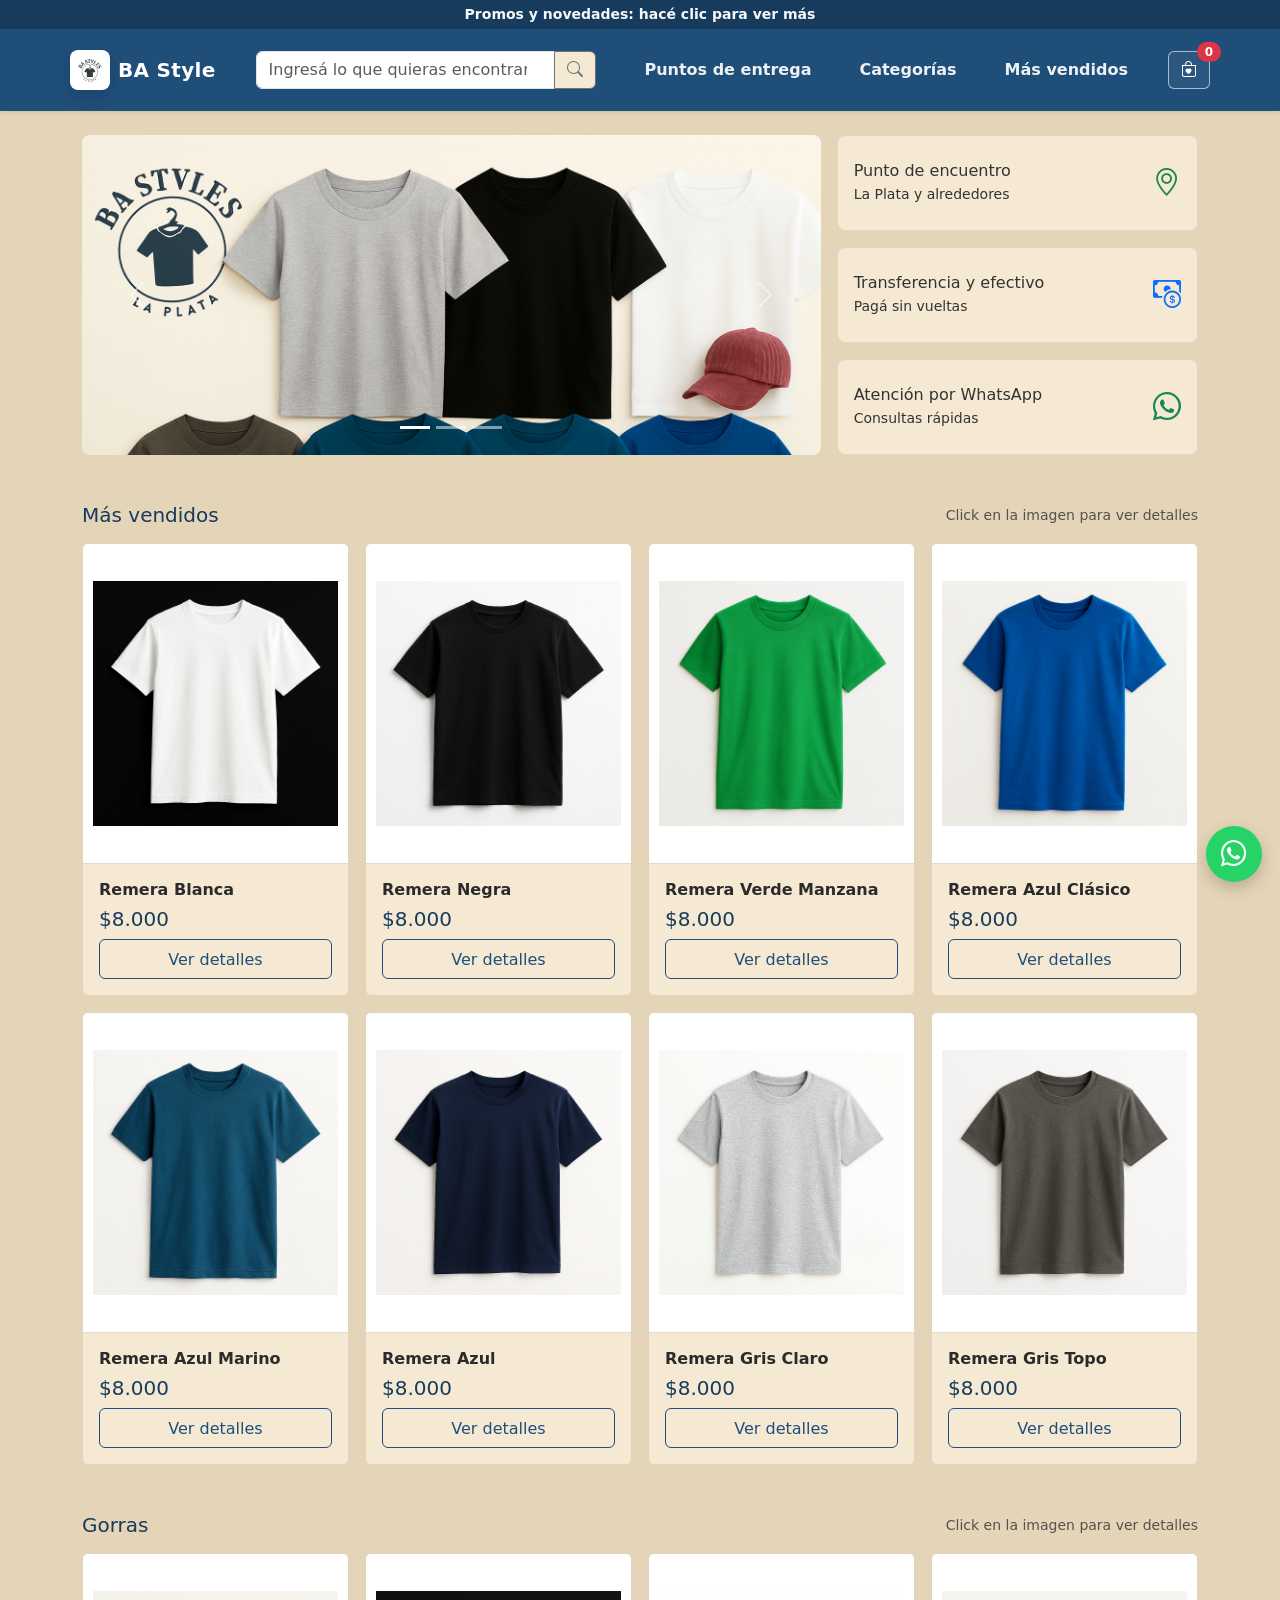
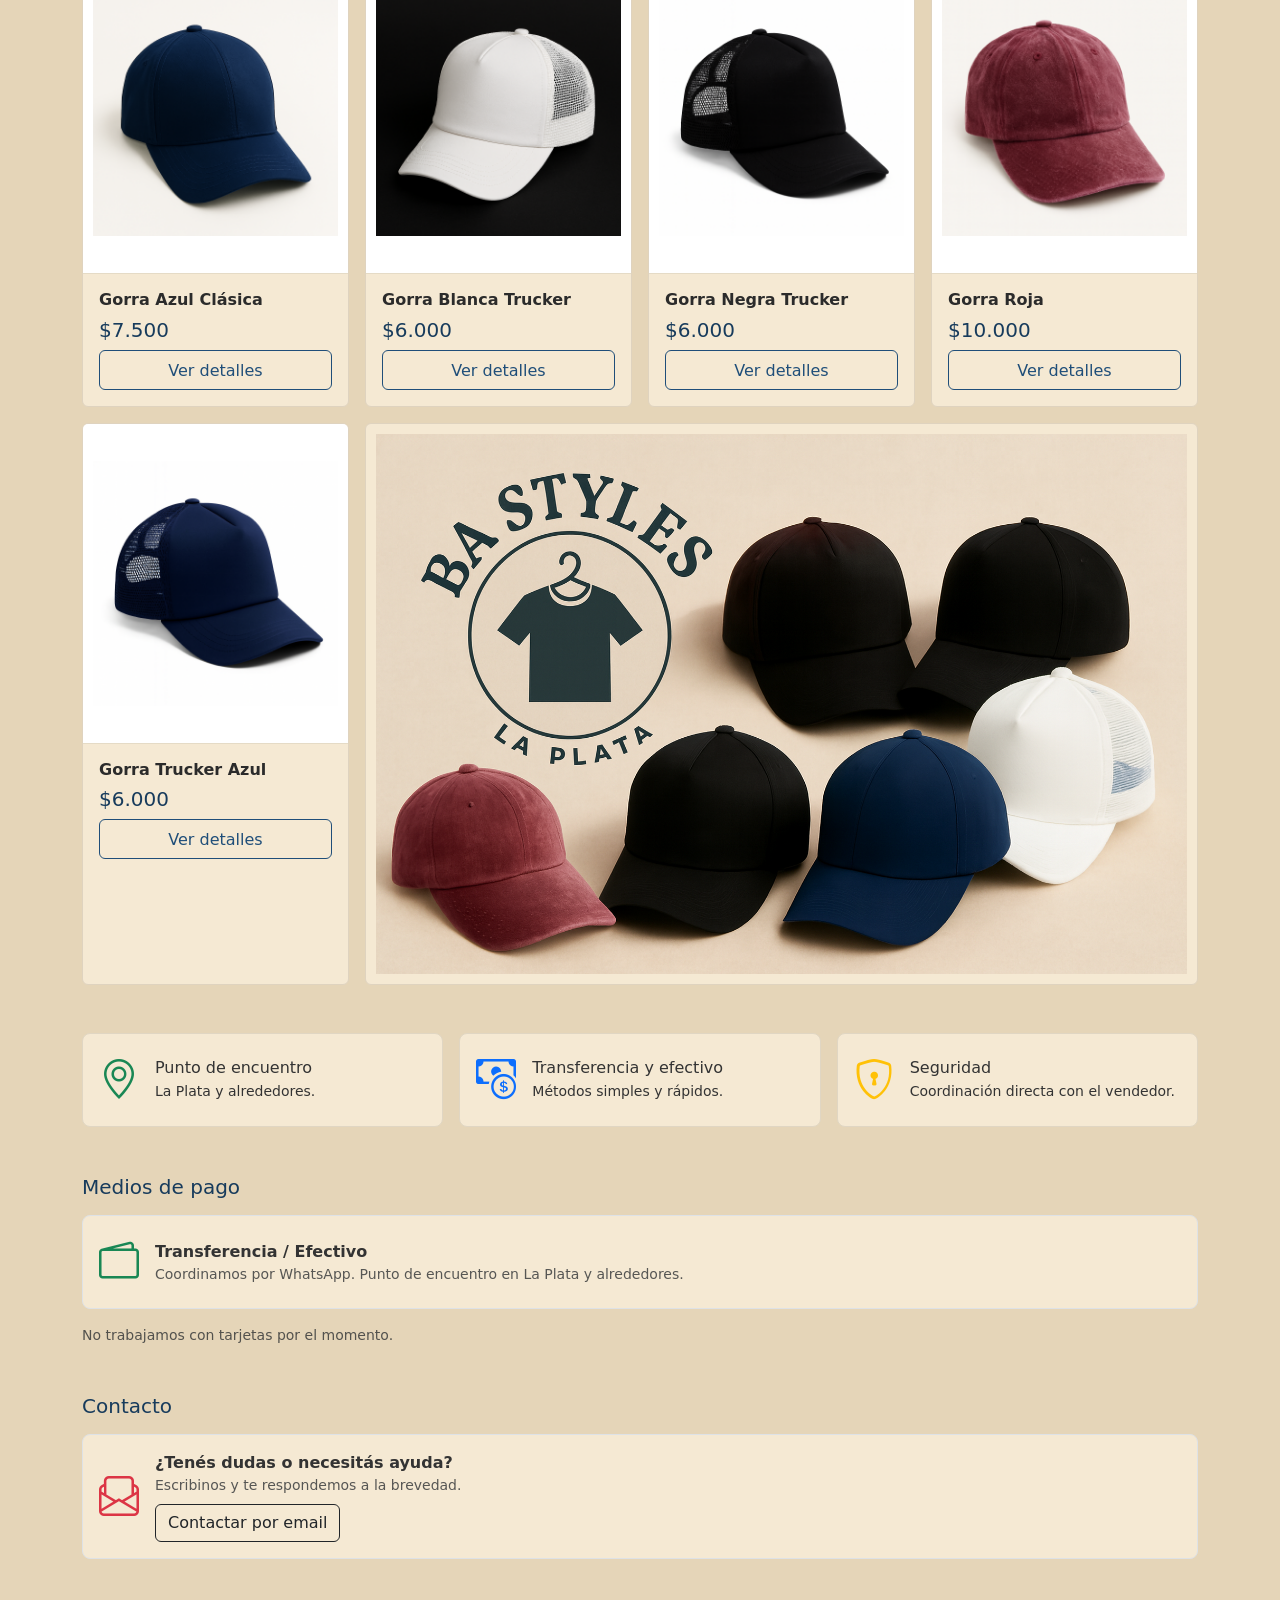
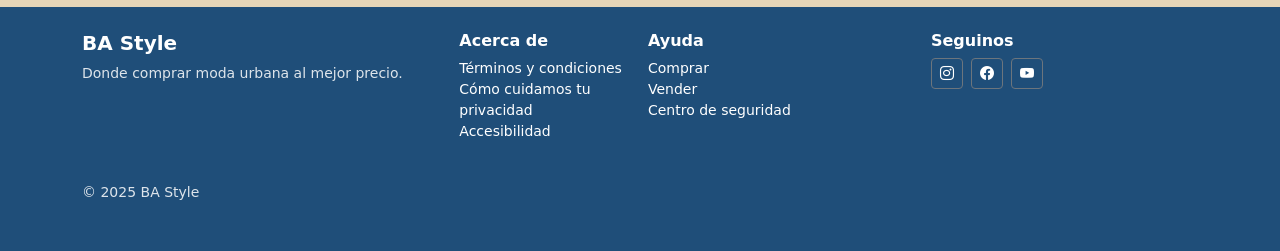
==== commit a65fbe27: "arreglo" ====
--- a/index.html
+++ b/index.html
@@ -86,7 +86,7 @@
         "logo": "https://stylesba.netlify.app/assets/imagenes/BAStyle.png",
         "description": "Tienda de moda urbana en La Plata. Remeras, shorts y pantalones de calidad al mejor precio.",
         "url": "https://stylesba.netlify.app/",
-        "telephone": "+5491112345678",
+        "telephone": "+5492215649078",
         "address": {
           "@type": "PostalAddress",
           "addressLocality": "La Plata",
@@ -208,16 +208,16 @@
             </div>
             <div class="carousel-inner">
               <div class="carousel-item active">
-                <a href="catalog.html?cat=remeras"><img src="/assets/imagenes/gorras juntas.png" class="d-block w-100" alt="Remeras"></a>
-                <div class="carousel-caption d-none d-md-block text-start"><a class="btn btn-primary" href="catalog.html?cat=remeras">Comprar ahora</a></div>
+                <a href="catalog.html"><img src="assets/imagenes/portada facebook.png" class="d-block w-100 object-fit-cover" alt="BA Style"></a>
+                <div class="carousel-caption d-none d-md-block text-start"><a class="btn btn-primary" href="catalog.html">Ver catálogo</a></div>
               </div>
               <div class="carousel-item">
                 <a href="catalog.html?cat=shorts"><img src="https://images.unsplash.com/photo-1523381294911-8d3cead13475?auto=format&fit=crop&w=1600&q=60" class="d-block w-100 object-fit-cover" alt="Shorts"></a>
                 <div class="carousel-caption d-none d-md-block text-start"><a class="btn btn-primary" href="catalog.html?cat=shorts">Comprar ahora</a></div>
               </div>
               <div class="carousel-item">
-                <a href="catalog.html"><img src="assets/imagenes/portada facebook.png" class="d-block w-100 object-fit-cover" alt="BA Style"></a>
-                <div class="carousel-caption d-none d-md-block text-start"><a class="btn btn-primary" href="catalog.html">Ver catálogo</a></div>
+                <a href="catalog.html?cat=remeras"><img src="/assets/imagenes/gorras juntas.png" class="d-block w-100" alt="Remeras"></a>
+                <div class="carousel-caption d-none d-md-block text-start"><a class="btn btn-primary" href="catalog.html?cat=remeras">Comprar ahora</a></div>
               </div>
             </div>
             <button class="carousel-control-prev" type="button" data-bs-target="#heroCarousel" data-bs-slide="prev">
@@ -388,7 +388,7 @@
     </footer>
 
     <!-- WhatsApp Floating Button -->
-    <a id="whatsappBtn" href="https://wa.me/5491112345678?text=Hola%20BA%20Style%2C%20quiero%20hacer%20una%20consulta" target="_blank" rel="noopener" class="whatsapp-fab" aria-label="WhatsApp">
+    <a id="whatsappBtn" href="https://wa.me/5492215649078?text=Hola%20BA%20Style%2C%20quiero%20hacer%20una%20consulta" target="_blank" rel="noopener" class="whatsapp-fab" aria-label="WhatsApp">
       <i class="bi bi-whatsapp"></i>
     </a>
 
--- a/assets/css/styles.css
+++ b/assets/css/styles.css
@@ -217,8 +217,12 @@
 @media (max-width: 575.98px) {
   .navbar .navbar-brand span { font-size: 1.05rem; }
   .navbar .logo-badge { width: 34px; height: 34px; }
-  .hero-carousel { height: 190px; }
-  .hero-carousel .carousel-item { height: 190px; }
+  .hero-carousel {
+    height: 230px;
+  }
+  .hero-carousel .carousel-item {
+    height: 100%;
+  }
   .carousel-caption { padding-bottom: .75rem; }
   .carousel-caption .btn { padding: .35rem .6rem; font-size: .85rem; }
   .cat-tile img { height: 120px; }
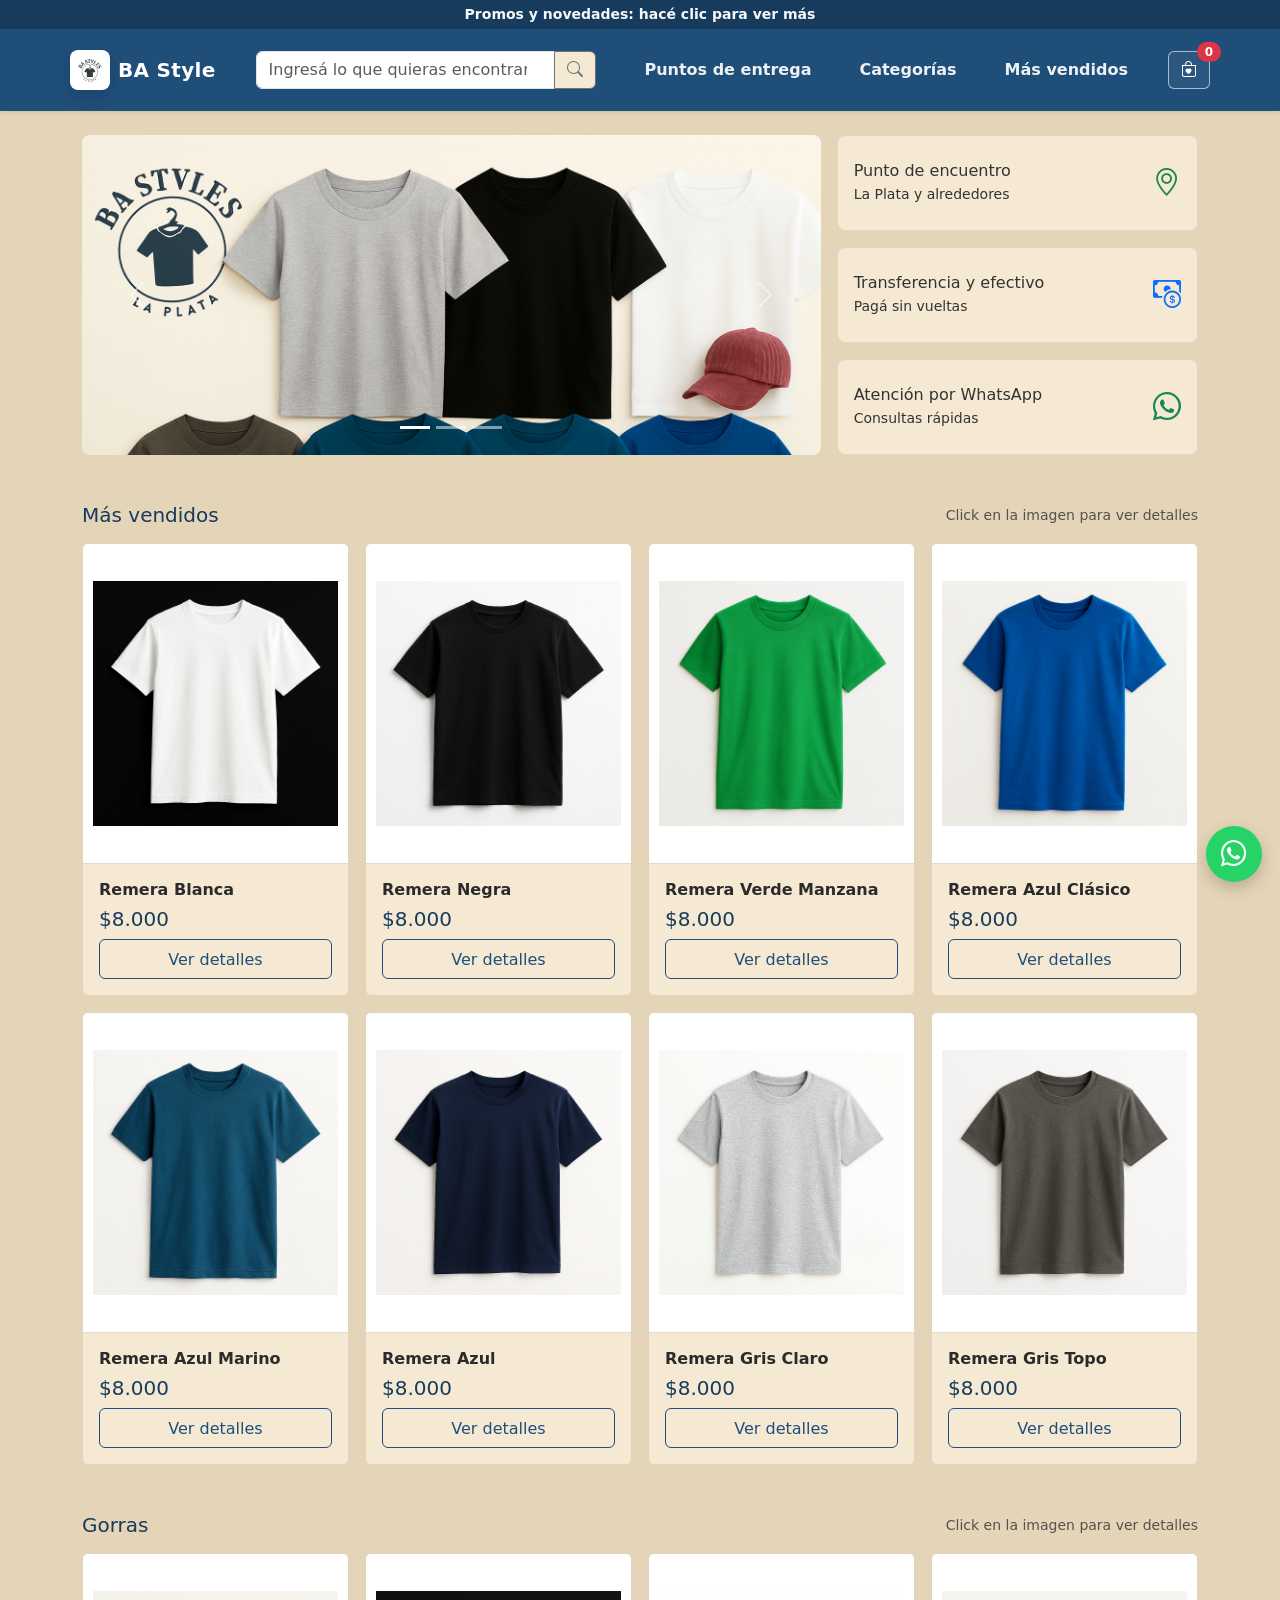
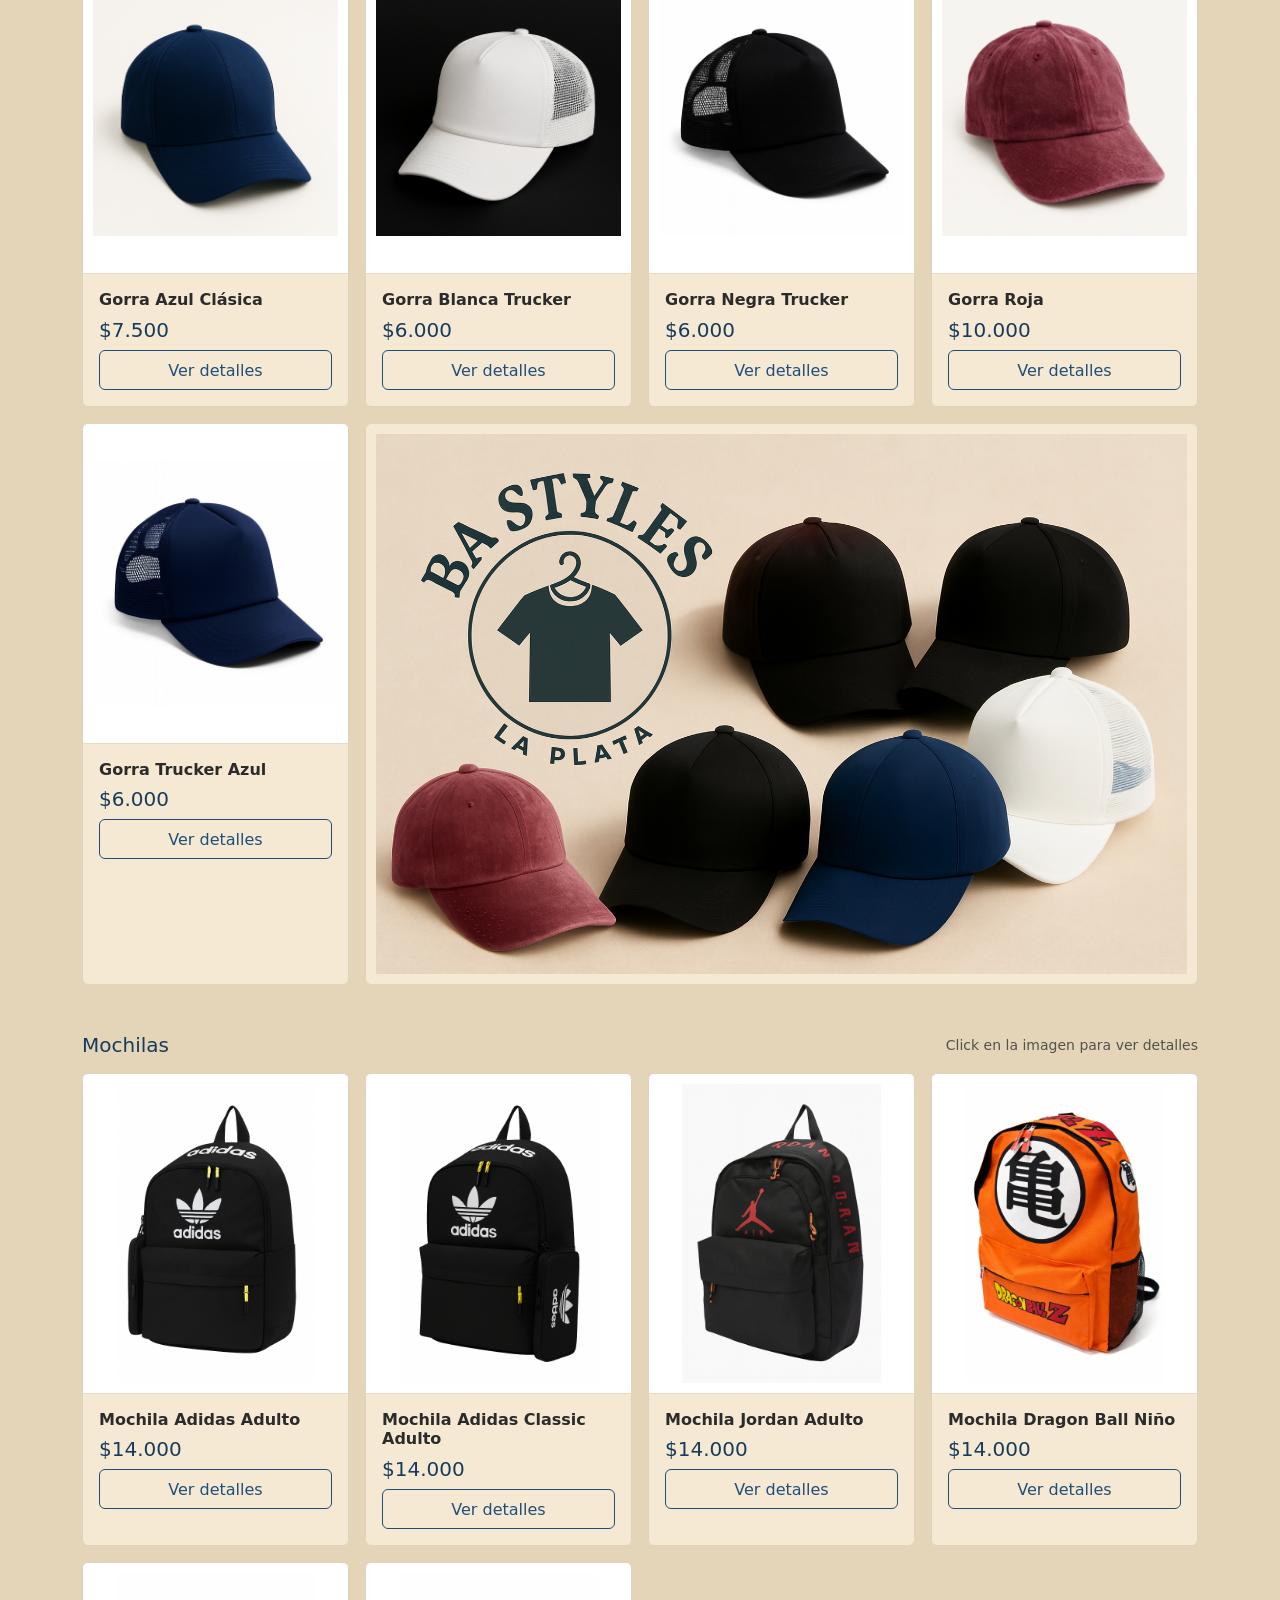
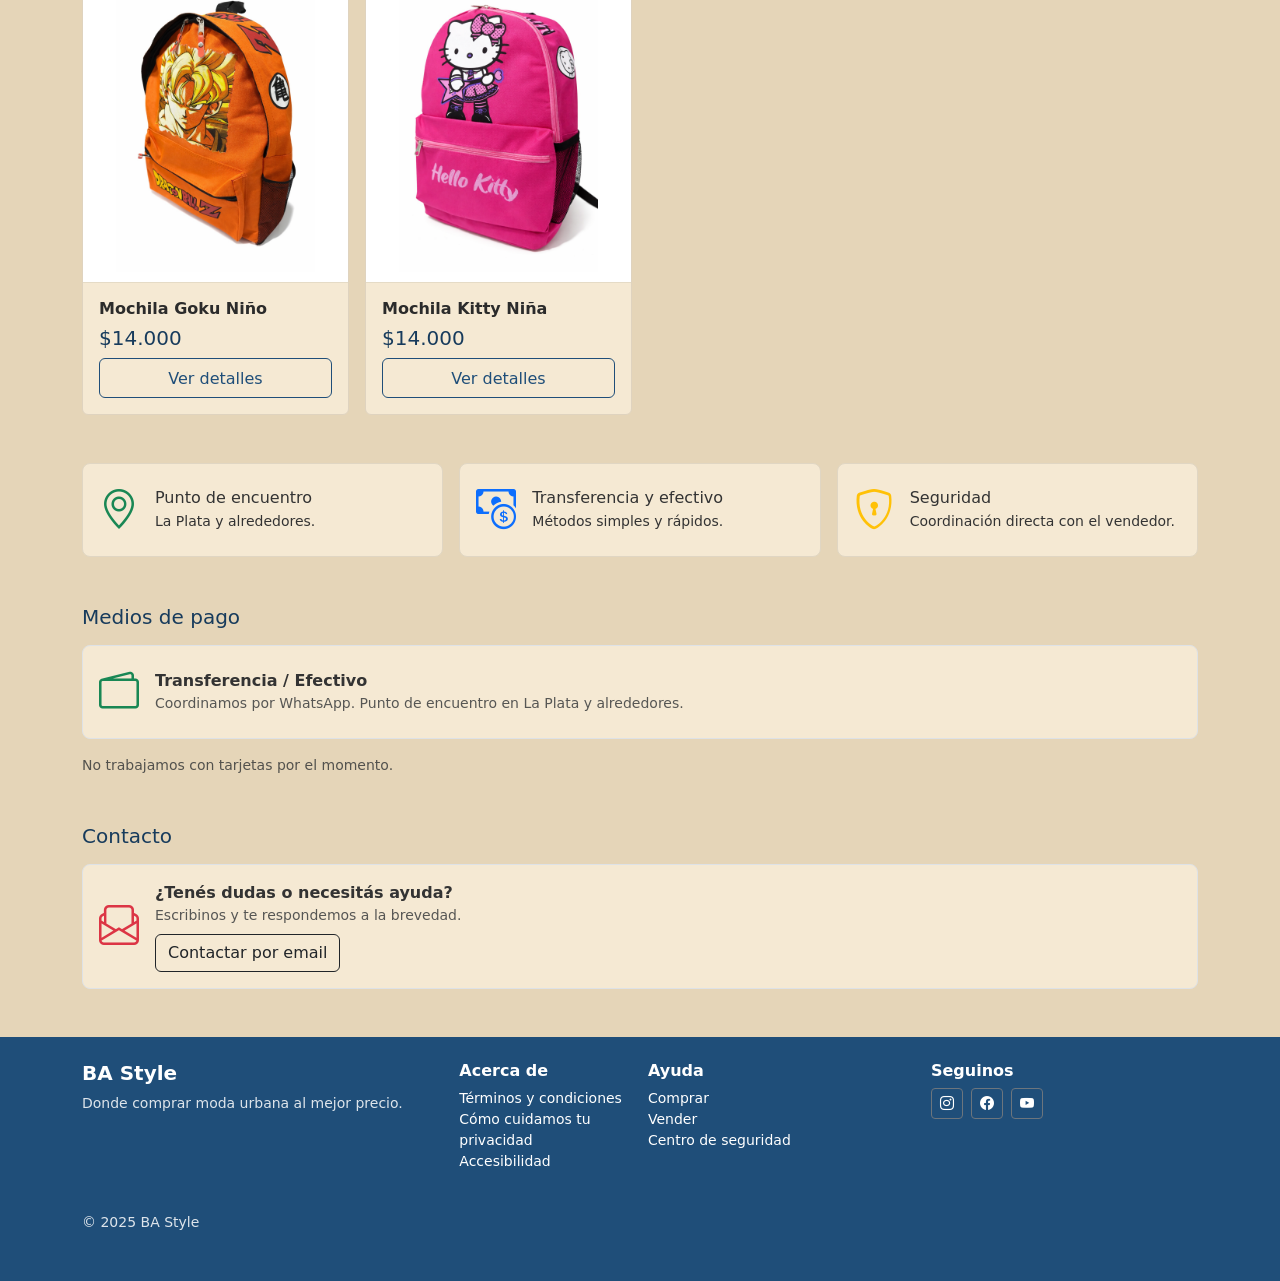
==== commit 07ef446c: "mochilas" ====
--- a/index.html
+++ b/index.html
@@ -33,10 +33,16 @@
     <meta property="twitter:image" content="https://stylesba.netlify.app/assets/imagenes/BAStyle.png">
     <meta property="twitter:image:alt" content="BA Style - Logo de la marca">
     
-    <!-- Favicon -->
-    <link rel="icon" href="/assets/imagenes/BAStyle.ico" type="image/x-icon">
-    <link rel="shortcut icon" href="/assets/imagenes/BAStyle.ico" type="image/x-icon">
-    <link rel="apple-touch-icon" href="/assets/imagenes/BAStyle.png">
+    <!-- Favicon - Google usa estos para mostrar el logo en resultados de búsqueda -->
+    <link rel="icon" href="https://stylesba.netlify.app/assets/imagenes/BAStyle.ico" type="image/x-icon">
+    <link rel="shortcut icon" href="https://stylesba.netlify.app/assets/imagenes/BAStyle.ico" type="image/x-icon">
+    <link rel="icon" type="image/png" sizes="16x16" href="https://stylesba.netlify.app/assets/imagenes/BAStyle.png">
+    <link rel="icon" type="image/png" sizes="32x32" href="https://stylesba.netlify.app/assets/imagenes/BAStyle.png">
+    <link rel="icon" type="image/png" sizes="192x192" href="https://stylesba.netlify.app/assets/imagenes/BAStyle.png">
+    <link rel="icon" type="image/png" sizes="512x512" href="https://stylesba.netlify.app/assets/imagenes/BAStyle.png">
+    <link rel="icon" type="image/png" href="https://stylesba.netlify.app/assets/imagenes/BAStyle.png">
+    <link rel="apple-touch-icon" sizes="180x180" href="https://stylesba.netlify.app/assets/imagenes/BAStyle.png">
+    <link rel="manifest" href="/site.webmanifest">
     
     <!-- Imagen destacada para buscadores -->
     <link rel="image_src" href="https://stylesba.netlify.app/assets/imagenes/BAStyle.png">
@@ -86,7 +92,7 @@
         "logo": "https://stylesba.netlify.app/assets/imagenes/BAStyle.png",
         "description": "Tienda de moda urbana en La Plata. Remeras, shorts y pantalones de calidad al mejor precio.",
         "url": "https://stylesba.netlify.app/",
-        "telephone": "+5492215649078",
+        "telephone": "+5492213519011",
         "address": {
           "@type": "PostalAddress",
           "addressLocality": "La Plata",
@@ -281,6 +287,15 @@
       </div>
     </section>
 
+    <section id="mochilas" class="container-lg mt-5">
+      <div class="d-flex align-items-center justify-content-between mb-3">
+        <h2 class="h5 mb-0">Mochilas</h2>
+        <div class="small text-muted">Click en la imagen para ver detalles</div>
+      </div>
+      <div id="mochilasGrid" class="row g-3 row-cols-2 row-cols-md-3 row-cols-lg-4">
+      </div>
+    </section>
+
     <!-- Beneficios -->
     <section id="benefits" class="container-lg my-5">
       <div class="row g-3">
@@ -388,7 +403,7 @@
     </footer>
 
     <!-- WhatsApp Floating Button -->
-    <a id="whatsappBtn" href="https://wa.me/5492215649078?text=Hola%20BA%20Style%2C%20quiero%20hacer%20una%20consulta" target="_blank" rel="noopener" class="whatsapp-fab" aria-label="WhatsApp">
+    <a id="whatsappBtn" href="https://wa.me/5492213519011?text=Hola%20BA%20Style%2C%20quiero%20hacer%20una%20consulta" target="_blank" rel="noopener" class="whatsapp-fab" aria-label="WhatsApp">
       <i class="bi bi-whatsapp"></i>
     </a>
 
